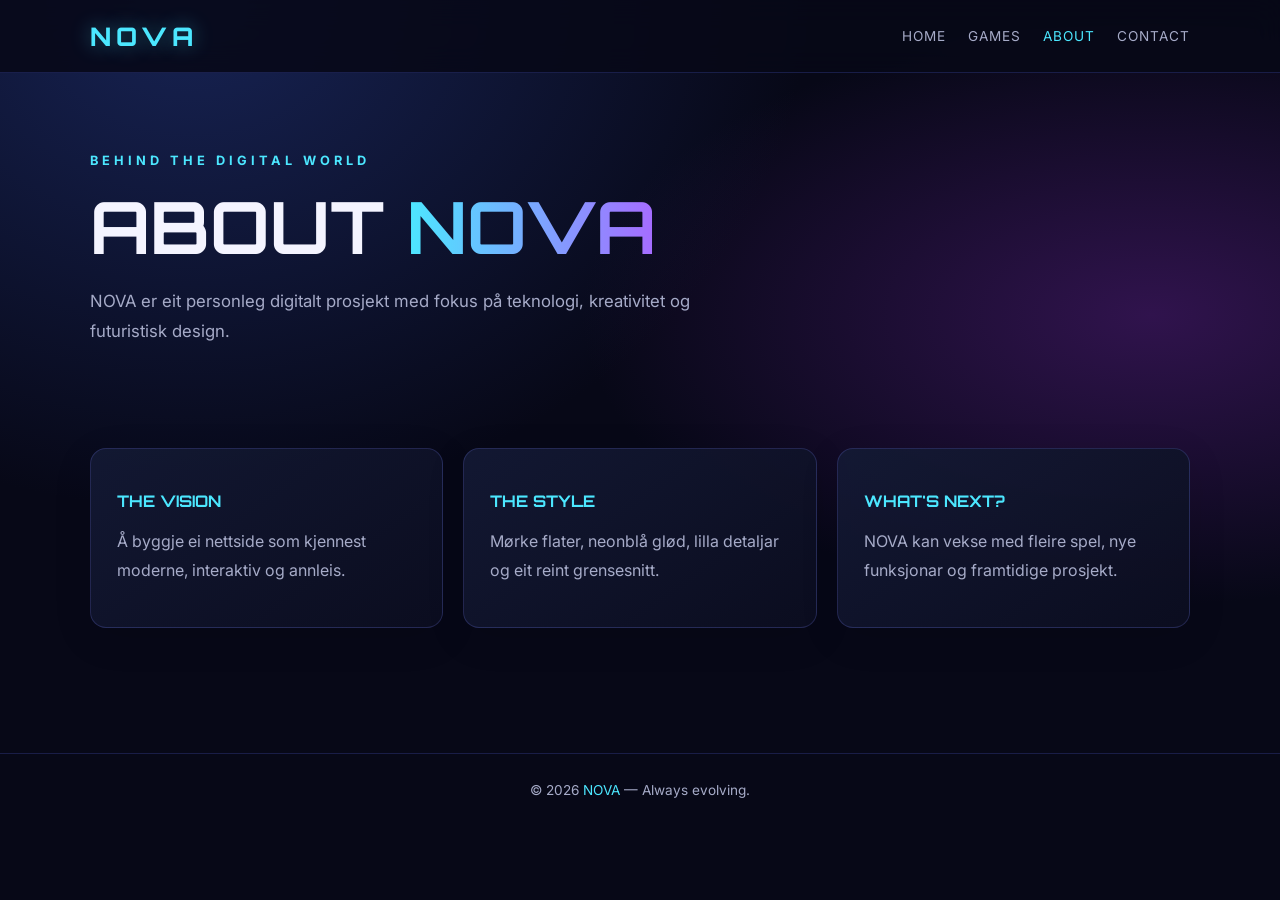
==== about.html @ e7a58a20 "Add about.html with project details and vision" ====
<!DOCTYPE html>
<html lang="nn">
<head>
  <meta charset="UTF-8">
  <meta name="viewport" content="width=device-width, initial-scale=1">
  <title>NOVA | About</title>
  <link rel="stylesheet" href="site.css">
</head>
<body>
  <header>
    <a class="logo" href="index.html">NOVA</a>
    <nav aria-label="Hovudmeny">
      <a href="index.html">HOME</a>
      <a href="games.html">GAMES</a>
      <a class="active" href="about.html">ABOUT</a>
      <a href="contact.html">CONTACT</a>
    </nav>
  </header>

  <main>
    <section class="page-heading">
      <div class="eyebrow">Behind the digital world</div>
      <h1>ABOUT <span class="gradient-text">NOVA</span></h1>
      <p class="intro">
        NOVA er eit personleg digitalt prosjekt med fokus på teknologi,
        kreativitet og futuristisk design.
      </p>
    </section>

    <section class="section">
      <div class="grid">
        <article class="panel">
          <h3>THE VISION</h3>
          <p>Å byggje ei nettside som kjennest moderne, interaktiv og annleis.</p>
        </article>
        <article class="panel">
          <h3>THE STYLE</h3>
          <p>Mørke flater, neonblå glød, lilla detaljar og eit reint grensesnitt.</p>
        </article>
        <article class="panel">
          <h3>WHAT'S NEXT?</h3>
          <p>NOVA kan vekse med fleire spel, nye funksjonar og framtidige prosjekt.</p>
        </article>
      </div>
    </section>
  </main>

  <footer>© 2026 <span>NOVA</span> — Always evolving.</footer>
</body>
</html>
---- site.css ----
@import url('https://fonts.googleapis.com/css2?family=Orbitron:wght@400;500;600;700;800&family=Inter:wght@400;500;600;700&display=swap');

:root {
  --bg: #070817;
  --panel: #101329;
  --blue: #4ce7ff;
  --purple: #a66bff;
  --text: #f4f4ff;
  --muted: #a6abc8;
}

* {
  box-sizing: border-box;
}

html {
  scroll-behavior: smooth;
}

body {
  margin: 0;
  min-height: 100vh;
  color: var(--text);
  background:
    radial-gradient(ellipse at 15% 0%, #172354 0, transparent 40%),
    radial-gradient(ellipse at 90% 35%, #30134d 0, transparent 35%),
    var(--bg);
  font-family: Inter, Arial, sans-serif;
}

a {
  color: inherit;
  text-decoration: none;
}

header {
  position: sticky;
  top: 0;
  z-index: 10;
  display: flex;
  align-items: center;
  justify-content: space-between;
  gap: 20px;
  padding: 20px 7%;
  background: #070817df;
  border-bottom: 1px solid #5b70ff35;
  backdrop-filter: blur(14px);
}

.logo {
  font-family: Orbitron, sans-serif;
  font-size: 1.6rem;
  font-weight: 800;
  letter-spacing: 5px;
  color: var(--blue);
  text-shadow: 0 0 20px #4ce7ff70;
}

nav {
  display: flex;
  flex-wrap: wrap;
  gap: 22px;
}

nav a {
  color: var(--muted);
  font-size: .85rem;
  letter-spacing: 1px;
  transition: color .2s;
}

nav a:hover,
nav a.active {
  color: var(--blue);
}

main {
  width: min(1100px, 88%);
  margin: auto;
}

.hero {
  min-height: 70vh;
  display: flex;
  flex-direction: column;
  justify-content: center;
  align-items: flex-start;
  padding: 75px 0;
}

.eyebrow {
  color: var(--blue);
  font-size: .8rem;
  font-weight: 700;
  letter-spacing: 4px;
  text-transform: uppercase;
}

h1, h2, h3 {
  font-family: Orbitron, Inter, sans-serif;
}

h1 {
  max-width: 850px;
  margin: 20px 0;
  font-size: clamp(2.8rem, 8vw, 6rem);
  line-height: 1.08;
}

.gradient-text {
  color: var(--blue);
  background: linear-gradient(90deg, var(--blue), var(--purple));
  background-clip: text;
  -webkit-background-clip: text;
  -webkit-text-fill-color: transparent;
}

p {
  color: var(--muted);
  line-height: 1.8;
}

.hero p,
.intro {
  max-width: 650px;
  font-size: 1.05rem;
}

.actions {
  display: flex;
  flex-wrap: wrap;
  gap: 14px;
  margin-top: 25px;
}

.button {
  display: inline-block;
  padding: 14px 22px;
  border: 1px solid var(--blue);
  border-radius: 8px;
  color: var(--blue);
  font-weight: 700;
  transition: transform .2s, box-shadow .2s;
}

.button.primary {
  color: #070817;
  background: linear-gradient(100deg, var(--blue), #9d8bff);
  border: 0;
}

.button:hover {
  transform: translateY(-3px);
  box-shadow: 0 0 24px #4ce7ff35;
}

.section {
  padding: 30px 0 75px;
}

.section h2 {
  font-size: clamp(1.5rem, 4vw, 2.3rem);
}

.grid {
  display: grid;
  grid-template-columns: repeat(3, minmax(0, 1fr));
  gap: 20px;
  margin-top: 25px;
}

.panel {
  padding: 26px;
  background: linear-gradient(145deg, #141a35e8, #0c0e20e8);
  border: 1px solid #7a83ff35;
  border-radius: 16px;
  box-shadow: 0 10px 40px #00000018;
}

.panel h3 {
  color: var(--blue);
  font-size: 1rem;
}

.page-heading {
  padding: 80px 0 30px;
}

.page-heading h1 {
  font-size: clamp(2.5rem, 7vw, 4.5rem);
}

footer {
  margin-top: 50px;
  padding: 28px 6%;
  border-top: 1px solid #5b70ff35;
  color: var(--muted);
  text-align: center;
  font-size: .85rem;
}

footer span {
  color: var(--blue);
}

.contact-link {
  color: var(--blue);
  overflow-wrap: anywhere;
}

@media (max-width: 700px) {
  header {
    align-items: flex-start;
    flex-direction: column;
    padding: 18px 6%;
  }

  nav {
    gap: 15px;
  }

  .grid {
    grid-template-columns: 1fr;
  }

  .hero {
    min-height: 58vh;
  }
}
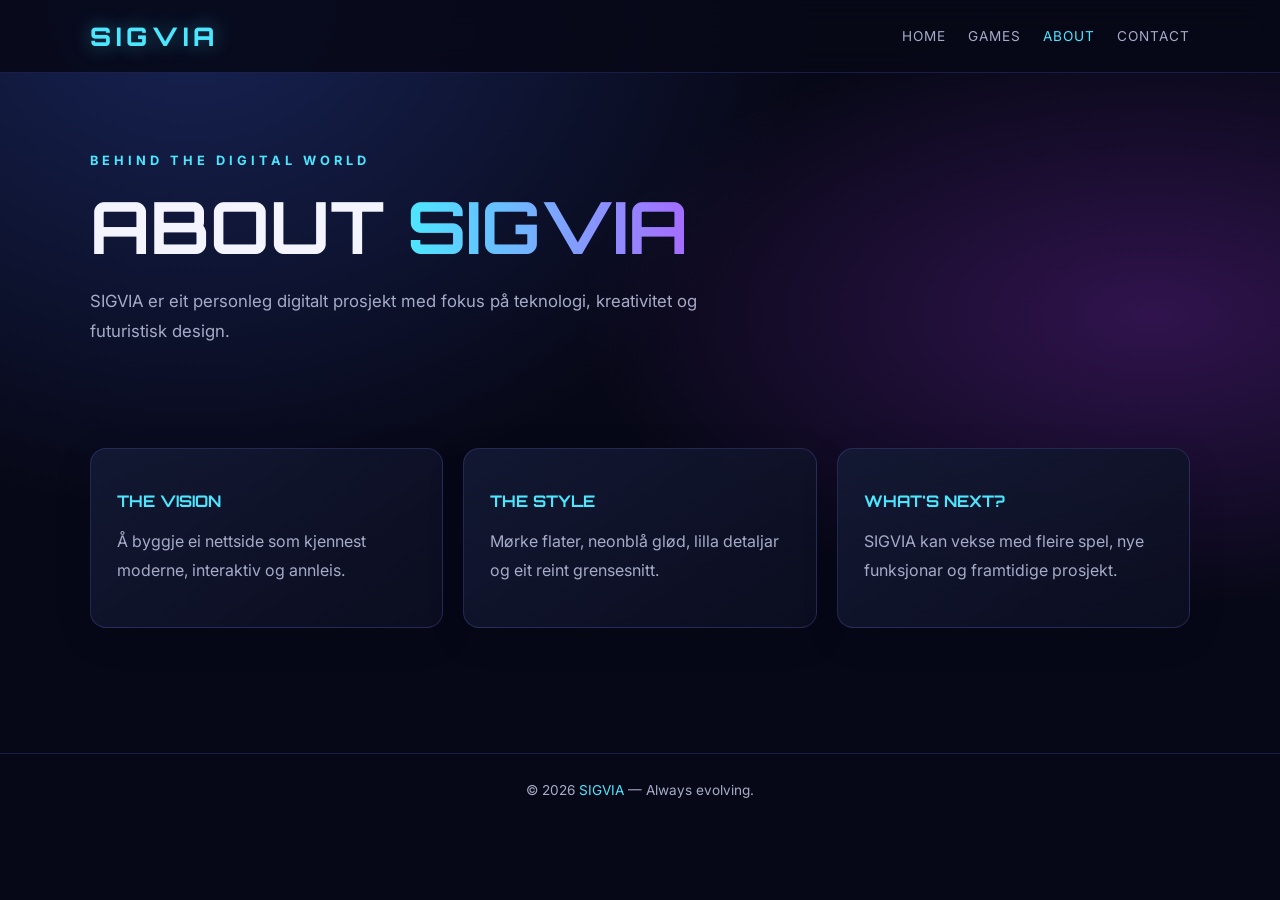
==== commit 83f16143: "Rename project from NOVA to SIGVIA in about.html" ====
--- a/about.html
+++ b/about.html
@@ -4,12 +4,12 @@
 <head>
   <meta charset="UTF-8">
   <meta name="viewport" content="width=device-width, initial-scale=1">
-  <title>NOVA | About</title>
+  <title>SIGVIA | About</title>
   <link rel="stylesheet" href="site.css">
 </head>
 <body>
   <header>
-    <a class="logo" href="index.html">NOVA</a>
+    <a class="logo" href="index.html">SIGVIA</a>
     <nav aria-label="Hovudmeny">
       <a href="index.html">HOME</a>
       <a href="games.html">GAMES</a>
@@ -21,9 +21,9 @@
   <main>
     <section class="page-heading">
       <div class="eyebrow">Behind the digital world</div>
-      <h1>ABOUT <span class="gradient-text">NOVA</span></h1>
+      <h1>ABOUT <span class="gradient-text">SIGVIA</span></h1>
       <p class="intro">
-        NOVA er eit personleg digitalt prosjekt med fokus på teknologi,
+        SIGVIA er eit personleg digitalt prosjekt med fokus på teknologi,
         kreativitet og futuristisk design.
       </p>
     </section>
@@ -40,12 +40,12 @@
         </article>
         <article class="panel">
           <h3>WHAT'S NEXT?</h3>
-          <p>NOVA kan vekse med fleire spel, nye funksjonar og framtidige prosjekt.</p>
+          <p>SIGVIA kan vekse med fleire spel, nye funksjonar og framtidige prosjekt.</p>
         </article>
       </div>
     </section>
   </main>
 
-  <footer>© 2026 <span>NOVA</span> — Always evolving.</footer>
+  <footer>© 2026 <span>SIGVIA</span> — Always evolving.</footer>
 </body>
 </html>
